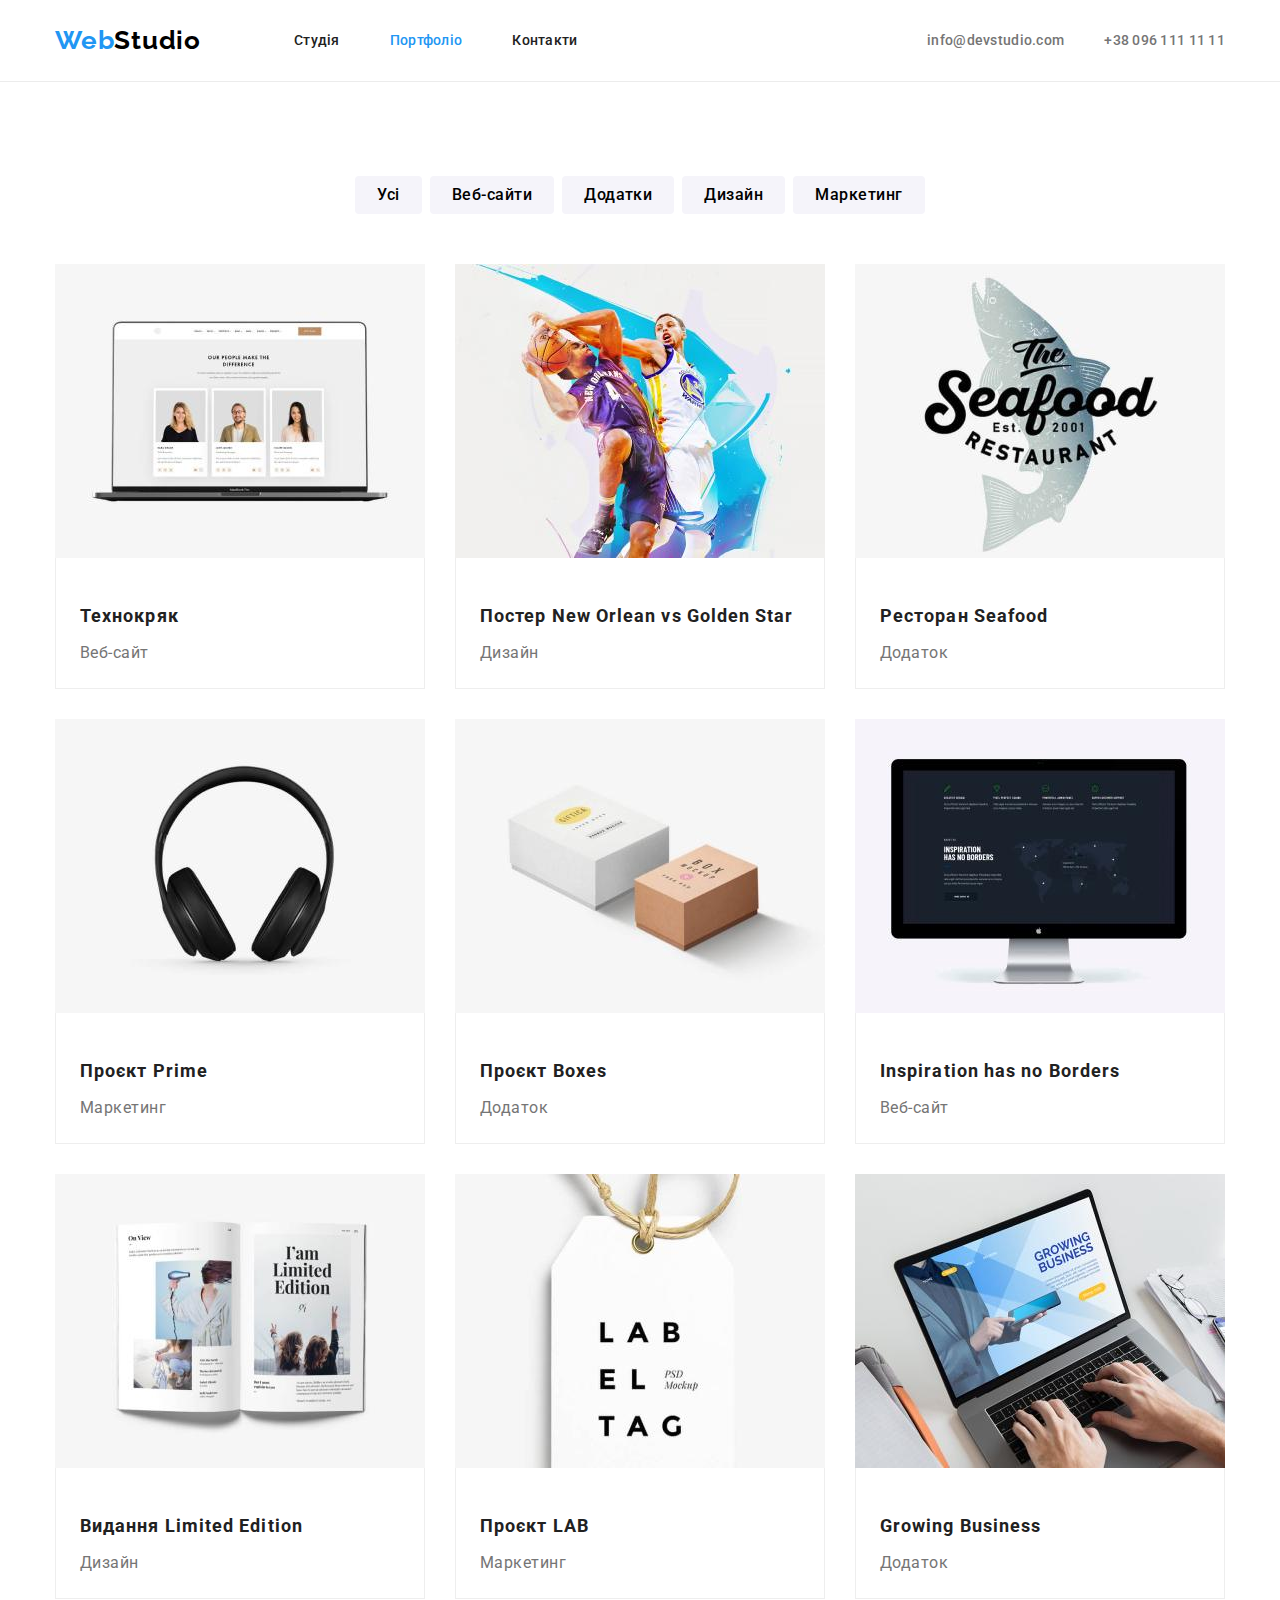
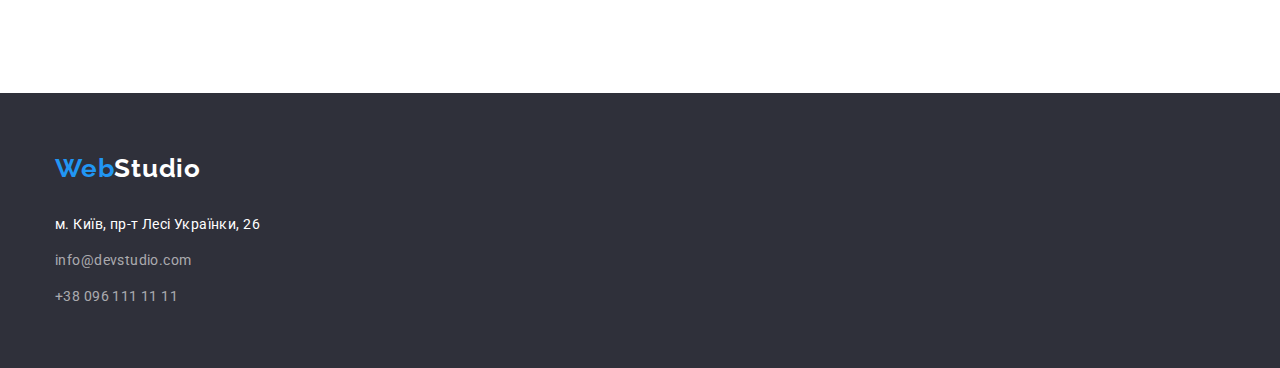
==== portfolio.html @ 144f1066 "clone" ====
<!DOCTYPE html>
<html lang="uk">
  <head>
    <meta charset="utf-8" />
    <meta http-equiv="X-UA-Compatible" content="IE=edge" />
    <meta name="viewport" content="width=device-width, initial-scale=1.0" />
    <link
      rel="stylesheet"
      href="https://cdnjs.cloudflare.com/ajax/libs/modern-normalize/2.0.0/modern-normalize.min.css"
    />
    <link rel="preconnect" href="https://fonts.googleapis.com" />
    <link rel="preconnect" href="https://fonts.gstatic.com" crossorigin />
    <link
      href="https://fonts.googleapis.com/css2?family=Raleway:wght@700&family=Roboto:wght@400;500;700;900&display=swap"
      rel="stylesheet"
    />
    <link rel="stylesheet" href="./css/styles.css" />
    <title>Portfolio</title>
  </head>
  <body>
    <header>
      <div class="head-container container">
        <nav class="head-con">
          <a class="header-logo" lang="en" href="#"><span>Web</span>Studio</a>
          <ul class="header-navigation">
            <li class="item">
              <a class="link" href="./index.html">Студія</a>
            </li>
            <li class="item">
              <a class="link current" href="./portfolio.html">Портфоліо</a>
            </li>
            <li class="item"><a class="link" href="#">Контакти</a></li>
          </ul>
        </nav>
        <ul class="header-contacts">
          <li class="item">
            <a href="mailto:info@devstudio.com">info@devstudio.com</a>
          </li>
          <li class="item">
            <a href="tel:380961111111">+38 096 111 11 11</a>
          </li>
        </ul>
      </div>
    </header>
    <main>
      <section class="portfolio section">
        <div class="container">
          <h1 class="visually-hidden">Portfolio</h1>
          <ul class="portfolio-navigation">
            <li class="item">
              <button class="portfolio-button" type="button">Усі</button>
            </li>
            <li class="item">
              <button class="portfolio-button" type="button">Веб-сайти</button>
            </li>
            <li class="item">
              <button class="portfolio-button" type="button">Додатки</button>
            </li>
            <li class="item">
              <button class="portfolio-button" type="button">Дизайн</button>
            </li>
            <li class="item">
              <button class="portfolio-button" type="button">Маркетинг</button>
            </li>
          </ul>
          <ul class="portfolio-posters">
            <li class="item">
              <a href="#">
                <img
                  class="portfolio-images"
                  src="./images/Technokrak.jpg"
                  alt="Веб-сайт на ноутбуці"
                  width="370"
                  height="294"
                />
                <div class="portfolio-border">
                  <h2 class="portfolio-head">Технокряк</h2>
                  <p class="portfolio-text">Веб-сайт</p>
                </div>
              </a>
            </li>
            <li class="item">
              <a href="#">
                <img
                  class="portfolio-images"
                  src="./images/Poster.jpg"
                  alt="Постер з баскетболістами"
                  width="370"
                  height="294"
                />
                <div class="portfolio-border">
                  <h2 class="portfolio-head">
                    Постер New Orlean vs Golden Star
                  </h2>
                  <p class="portfolio-text">Дизайн</p>
                </div>
              </a>
            </li>
            <li class="item">
              <a href="#">
                <img
                  class="portfolio-images"
                  src="./images/Seafood.jpg"
                  alt="Логотип ресторану Seafood"
                  width="370"
                  height="294"
                />
                <div class="portfolio-border">
                  <h2 class="portfolio-head">Ресторан Seafood</h2>
                  <p class="portfolio-text">Додаток</p>
                </div>
              </a>
            </li>
            <li class="item">
              <a href="#">
                <img
                  class="portfolio-images"
                  src="./images/Prime.jpg"
                  alt="Навушники"
                  width="370"
                  height="294"
                />
                <div class="portfolio-border">
                  <h2 class="portfolio-head">Проєкт Prime</h2>
                  <p class="portfolio-text">Маркетинг</p>
                </div>
              </a>
            </li>
            <li class="item">
              <a href="#">
                <img
                  class="portfolio-images"
                  src="./images/Boxes.jpg"
                  alt="Коробки"
                  width="370"
                  height="294"
                />
                <div class="portfolio-border">
                  <h2 class="portfolio-head">Проєкт Boxes</h2>
                  <p class="portfolio-text">Додаток</p>
                </div>
              </a>
            </li>
            <li class="item">
              <a href="#">
                <img
                  class="portfolio-images"
                  src="./images/Borders.jpg"
                  alt="Сайт з картою світу на моніторі"
                  width="370"
                  height="294"
                />
                <div class="portfolio-border">
                  <h2 class="portfolio-head">Inspiration has no Borders</h2>
                  <p class="portfolio-text">Веб-сайт</p>
                </div>
              </a>
            </li>
            <li class="item">
              <a href="#">
                <img
                  class="portfolio-images"
                  src="./images/Limited.jpg"
                  alt="Журнал"
                  width="370"
                  height="294"
                />
                <div class="portfolio-border">
                  <h2 class="portfolio-head">Видання Limited Edition</h2>
                  <p class="portfolio-text">Дизайн</p>
                </div>
              </a>
            </li>
            <li class="item">
              <a href="#">
                <img
                  class="portfolio-images"
                  src="./images/LAB.jpg"
                  alt="Бірка"
                  width="370"
                  height="294"
                />
                <div class="portfolio-border">
                  <h2 class="portfolio-head">Проєкт LAB</h2>
                  <p class="portfolio-text">Маркетинг</p>
                </div>
              </a>
            </li>
            <li class="item">
              <a href="#">
                <img
                  class="portfolio-images"
                  src="./images/Business.jpg"
                  alt="Друкування на ноутбуці з відкритим бізнес сайтом"
                  width="370"
                  height="294"
                />
                <div class="portfolio-border">
                  <h2 class="portfolio-head">Growing Business</h2>
                  <p class="portfolio-text">Додаток</p>
                </div>
              </a>
            </li>
          </ul>
        </div>
      </section>
    </main>
    <footer>
      <div class="container">
        <a class="footer-logo" lang="en" href="#"><span>Web</span>Studio</a>
        <address class="footer-address">
          <ul class="footer-items">
            <li class="item">
              <a
                class="footer-location"
                href="https://goo.gl/maps/CPtrU1FHBa2aNyZL9"
                target="_blank"
                rel="noopener noreferrer"
                >м. Київ, пр-т Лесі Українки, 26</a
              >
            </li>
            <li class="item">
              <a class="footer-contacts" href="mailto:info@devstudio.com"
                >info@devstudio.com</a
              >
            </li>
            <li class="item">
              <a class="footer-contacts" href="tel:380961111111"
                >+38 096 111 11 11</a
              >
            </li>
          </ul>
        </address>
      </div>
    </footer>
  </body>
</html>
---- css/styles.css ----
/*All*/

a {
    text-decoration: none;
}
li {
    list-style-type: none;
}
:root {
    --selection-color: #2196F3;
    --head-color: #212121;
    --text-color: #757575;
}
body {
    font-family: Roboto, sans-serif;
    color: var(--head-color);
    margin: 0;
}
h1, h2, h3, h4, p, ul {
    margin: 0;
    padding: 0;
}
img{
    display: block;
}
.container {
    width: 1200px;
    margin-left: auto;
    margin-right: auto;
    padding-left: 15px;
    padding-right: 15px;
}
.section{
    padding-bottom: 94px;
}
.visually-hidden {
    position: absolute;
        width: 1px;
        height: 1px;
        margin: -1px;
        border: 0;
        padding: 0;
    
        white-space: nowrap;
        clip-path: inset(100%);
        clip: rect(0 0 0 0);
        overflow: hidden;
}
/*Header*/

header{
    border-bottom: 1px solid #ECECEC;
}
.head-container{
    display: flex;
    align-items: center;
}
.head-con{
    display: flex;
        align-items: center;
}
.header-logo {
color: #000;
    font-family: Raleway;
    font-size: 26px;
    font-style: normal;
    font-weight: 700;
    line-height: 1.2;
    letter-spacing: 0.78px;
}
.header-logo span{
    color: var(--selection-color);
}
.header-navigation{
    display: flex;
    margin-left: 93px;
}
.header-navigation .item:not(:last-child){
    margin-right: 50px;
}
.header-navigation a{
    padding: 32px 0;
    display: block;

    color: var(--head-color);
        font-family: Roboto;
        font-size: 14px;
        font-style: normal;
        font-weight: 500;
        line-height: 1.2;
        letter-spacing: 0.28px;
}
.header-navigation a:focus,
.header-navigation a:hover{
    color: var(--selection-color);
}
.header-navigation .link.current{
color: var(--selection-color);
}
.header-contacts{
    display: flex;
    margin-left: auto;
}
.header-contacts .item:not(:last-child) {
    margin-right: 40px;
}
.header-contacts a{
    color: var(--text-color);
    font-family: Roboto;
    font-size: 14px;
    font-style: normal;
    font-weight: 500;
    line-height: 1.2;
    letter-spacing: 0.28px;
}
.header-contacts a:focus,
.header-contacts a:hover {
    color: var(--selection-color);
}

/*index.html*/

.hero{
        padding: 200px 0;
        text-align: center;
        background-color: #2F303A;
}
.hero h1{
    width: 696px;
    margin-bottom: 30px;
    margin-left: auto;
    margin-right: auto;

    color: #FFF;
    text-align: center;
    font-family: Roboto;
    font-size: 44px;
    font-style: normal;
    font-weight: 900;
    line-height: 1.36364;
    letter-spacing: 2.64px;
    text-transform: uppercase;
}
.hero-order {
width: 200px;
height: 50px;
padding: 0;
border-radius: 4px;
border: var(--selection-color);

    color: #FFF;
    text-align: center;
    font-family: Roboto;
    font-size: 16px;
    font-style: normal;
    font-weight: 700;
    line-height: 1.875;
    letter-spacing: 0.96px;
    background-color: var(--selection-color);
        cursor: pointer;
}
.advantages{
    padding-top: 94px;
}
.advantages-items{
    display: flex;
}
.advantages-items .item:not(:last-child){
    margin-right: 30px;
}
.advantages-items .item{
    width: 270px;
}
.advantages-head { 
    margin-bottom: 10px; 
        font-family: Roboto;
        font-size: 14px;
        font-style: normal;
        font-weight: 700;
        line-height: 1.2;
        letter-spacing: 0.42px;
        text-transform: uppercase;
}
.advantages-text {
    color: var(--text-color);
    
        font-family: Roboto;
        font-size: 14px;
        font-style: normal;
        font-weight: 400;
        line-height: 1.71429;
        letter-spacing: 0.42px;
}
.about-items{
    display: flex;
}
.about-items .item:not(:last-child){
    margin-right: 30px;
}
.about-head {   
    margin-bottom: 50px; 
        text-align: center;
        font-family: Roboto;
        font-size: 36px;
        font-style: normal;
        font-weight: 700;
        line-height: 1.2;
        letter-spacing: 1.08px;
}
.team {
    padding-top: 94px;
    background-color: #F5F4FA;
}
.team li{
    background-color: #FFFFFF;
}
.team-head {
    margin-bottom: 50px;
     text-align: center;
    font-family: Roboto;
    font-size: 36px;
    font-style: normal;
    font-weight: 700;
    line-height: 1.2;
    letter-spacing: 1.08px;
}
.team-items{
    display: flex;
}
.team-items .item:not(:last-child){
    margin-right: 30px;
}
.team-items .item{
    border-radius: 0px 0px 4px 4px;
}
.team-box{
padding: 30px 0;
}
.team-name {
        text-align: center;
        font-family: Roboto;
        font-size: 16px;
        font-style: normal;
        font-weight: 500;
        line-height: 1.2;
        letter-spacing: 0.48px;
}
.team-profession {
    margin-top: 10px;

    color: var(--text-color);
        text-align: center;
        font-family: Roboto;
        font-size: 16px;
        font-style: normal;
        font-weight: 400;
        line-height: 1.2;
        letter-spacing: 0.48px;
}

/*portfolio.html*/

.portfolio{
    padding-top: 94px;
}
.portfolio-navigation {
    display: flex;
    justify-content: center;
    margin-bottom: 50px;
}
.portfolio-navigation .item:not(:last-child){
    margin-right: 8px;
}
.portfolio-button {
    padding: 6px 22px;
    border:#F5F4FA;;
    border-radius: 4px;
    text-align: center;
    font-family: Roboto;
    font-size: 16px;
    font-style: normal;
    font-weight: 500;
    line-height: 1.625;
    letter-spacing: 0.48px;
    background-color: #F5F4FA;
    cursor: pointer;
}

.portfolio-button:hover,
.portfolio-button:focus {
    background-color: var(--selection-color);
    color: #FFFFFF;
}

.portfolio-posters {
    display: flex;
    flex-wrap: wrap;
}

.portfolio-border{
    padding: 20px 24px;
    border-bottom: 1px solid #EEEEEE;
    border-right: 1px solid #EEEEEE;
    border-left: 1px solid #EEEEEE;;
}

.portfolio-posters .item:not(:nth-child(3n)){
    margin-right: 30px;
}
.portfolio-posters .item:not(:nth-last-child(-n+3)){
    margin-bottom: 30px;
}
.portfolio-head {
    padding-top: 20px;
    margin-bottom: 4px;
    color: var(--head-color);
    font-family: Roboto;
    font-size: 18px;
    font-style: normal;
    font-weight: 700;
    line-height: 2;
    letter-spacing: 1.08px;
}

.portfolio-text {
    color: var(--text-color);
    font-family: Roboto;
    font-size: 16px;
    font-style: normal;
    font-weight: 400;
    line-height: 1.875;
    letter-spacing: 0.48px;
}

/*Footer*/

footer {
    padding: 60px 0;
    background-color: #2F303A;
}
.footer-logo {
    display: inline-block;
    
    color: #FFF;
    font-family: Raleway;
    font-size: 26px;
    font-style: normal;
    font-weight: 700;
    line-height: 1.2;
    letter-spacing: 0.78px;
}

.footer-logo span {
    color: var(--selection-color);
}
.footer-address{
    margin-top: 28px;
}
.footer-items .item:not(:last-child){
    margin-bottom: 12px;
}
.footer-location {
color: #FFF;

    font-family: Roboto;
    font-size: 14px;
    font-style: normal;
    font-weight: 400;
    line-height: 1.71429;
    letter-spacing: 0.42px;
}
.footer-contacts {
    color: rgba(255, 255, 255, 0.60);
    
        font-family: Roboto;
        font-size: 14px;
        font-style: normal;
        font-weight: 400;
        line-height: 1.71429;
        letter-spacing: 0.42px;
}
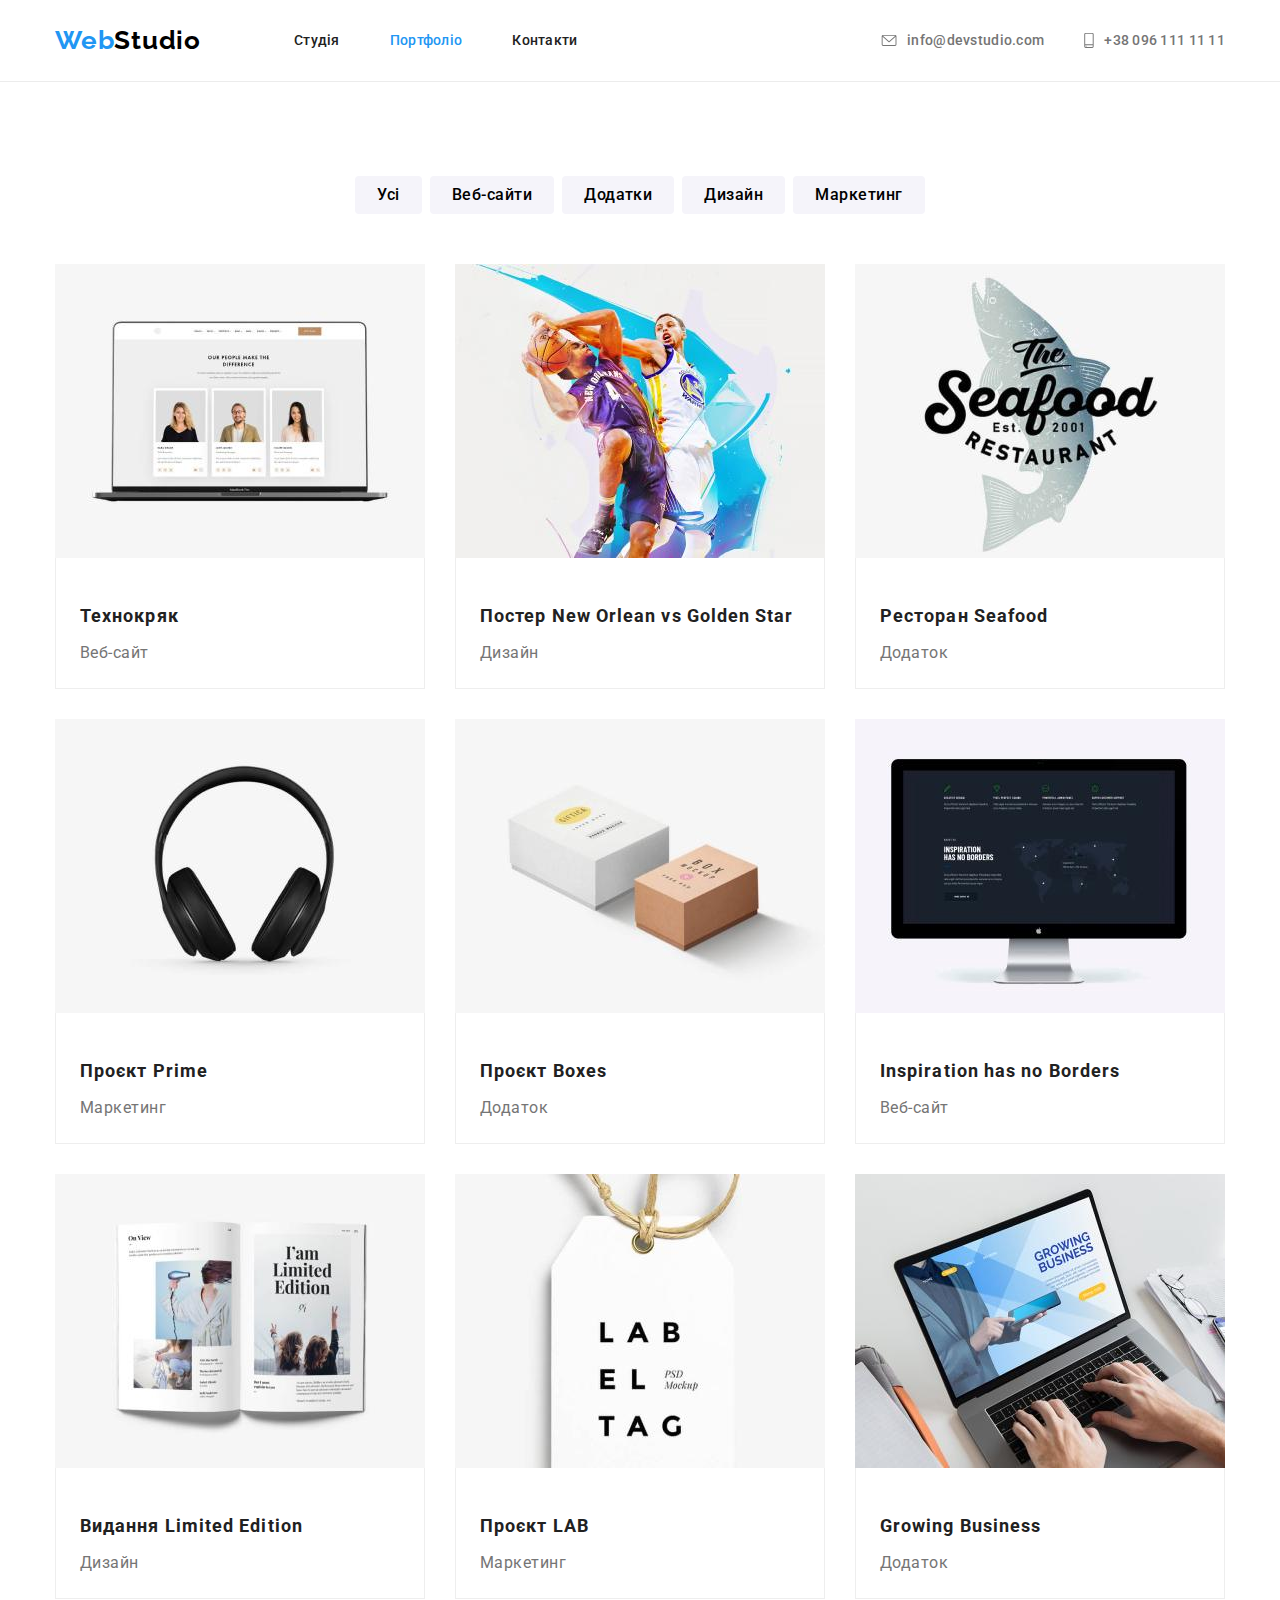
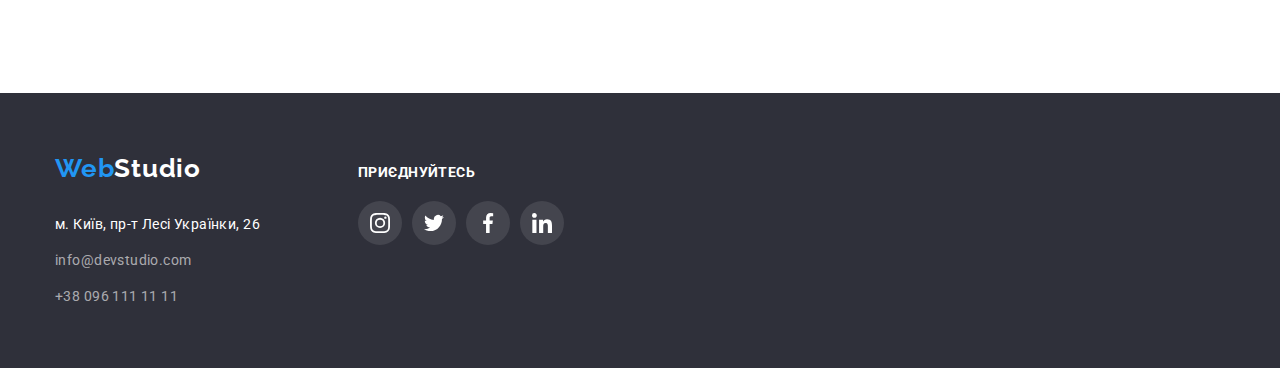
==== commit 99e33f82: "fourfinal" ====
--- a/portfolio.html
+++ b/portfolio.html
@@ -34,10 +34,20 @@
         </nav>
         <ul class="header-contacts">
           <li class="item">
-            <a href="mailto:info@devstudio.com">info@devstudio.com</a>
+            <a class="link" href="mailto:info@devstudio.com">
+              <svg class="link-icon" width="16" height="12">
+                <use href="./images/icons.svg#envelope"></use>
+              </svg>
+              info@devstudio.com
+            </a>
           </li>
           <li class="item">
-            <a href="tel:380961111111">+38 096 111 11 11</a>
+            <a class="link" href="tel:380961111111">
+              <svg class="link-icon" width="10" height="16">
+                <use href="./images/icons.svg#smartphone"></use>
+              </svg>
+              +38 096 111 11 11
+            </a>
           </li>
         </ul>
       </div>
@@ -207,30 +217,66 @@
     </main>
     <footer>
       <div class="container">
-        <a class="footer-logo" lang="en" href="#"><span>Web</span>Studio</a>
-        <address class="footer-address">
-          <ul class="footer-items">
-            <li class="item">
-              <a
-                class="footer-location"
-                href="https://goo.gl/maps/CPtrU1FHBa2aNyZL9"
-                target="_blank"
-                rel="noopener noreferrer"
-                >м. Київ, пр-т Лесі Українки, 26</a
-              >
-            </li>
-            <li class="item">
-              <a class="footer-contacts" href="mailto:info@devstudio.com"
-                >info@devstudio.com</a
-              >
-            </li>
-            <li class="item">
-              <a class="footer-contacts" href="tel:380961111111"
-                >+38 096 111 11 11</a
-              >
-            </li>
-          </ul>
-        </address>
+        <h2 class="visually-hidden">foot</h2>
+        <div class="f-con">
+          <a class="footer-logo" lang="en" href="#"><span>Web</span>Studio</a>
+          <address class="footer-address">
+            <ul class="footer-items">
+              <li class="item">
+                <a
+                  class="footer-location"
+                  href="https://goo.gl/maps/CPtrU1FHBa2aNyZL9"
+                  target="_blank"
+                  rel="noopener noreferrer"
+                  >м. Київ, пр-т Лесі Українки, 26</a
+                >
+              </li>
+              <li class="item">
+                <a class="footer-contacts" href="mailto:info@devstudio.com"
+                  >info@devstudio.com</a
+                >
+              </li>
+              <li class="item">
+                <a class="footer-contacts" href="tel:380961111111"
+                  >+38 096 111 11 11</a
+                >
+              </li>
+            </ul>
+          </address>
+        </div>
+        <div class="footer-add">
+          <h3 class="footer-add-text">приєднуйтесь</h3>
+          <ul class="footer-add-item">
+            <li class="add-item">
+              <a href="#">
+                <svg width="20" height="20">
+                  <use href="./images/icons.svg#instagram"></use>
+                </svg>
+              </a>
+            </li>
+            <li class="add-item">
+              <a href="#">
+                <svg width="20" height="20">
+                  <use href="./images/icons.svg#twitter"></use>
+                </svg>
+              </a>
+            </li>
+            <li class="add-item">
+              <a href="#">
+                <svg width="20" height="20">
+                  <use href="./images/icons.svg#facebook"></use>
+                </svg>
+              </a>
+            </li>
+            <li class="add-item">
+              <a href="#">
+                <svg width="20" height="20">
+                  <use href="./images/icons.svg#linkedin"></use>
+                </svg>
+              </a>
+            </li>
+          </ul>
+        </div>
       </div>
     </footer>
   </body>
--- a/css/styles.css
+++ b/css/styles.css
@@ -10,6 +10,8 @@
     --selection-color: #2196F3;
     --head-color: #212121;
     --text-color: #757575;
+    --bc: #F5F4FA; 
+    --svg-color: #AFB1B8;
 }
 body {
     font-family: Roboto, sans-serif;
@@ -104,6 +106,14 @@
 .header-contacts .item:not(:last-child) {
     margin-right: 40px;
 }
+.header-contacts .link{
+    display: flex;
+    align-items: center;
+}
+.header-contacts .link-icon{
+    margin-right: 10px;
+    fill: var(--text-color);
+}
 .header-contacts a{
     color: var(--text-color);
     font-family: Roboto;
@@ -113,9 +123,14 @@
     line-height: 1.2;
     letter-spacing: 0.28px;
 }
-.header-contacts a:focus,
-.header-contacts a:hover {
+.header-contacts .link:focus,
+.header-contacts .link:hover {
     color: var(--selection-color);
+}
+
+.header-contacts .link:focus svg,
+.header-contacts .link:hover svg {
+    fill: var(--selection-color);
 }
 
 /*index.html*/
@@ -123,8 +138,15 @@
 .hero{
         padding: 200px 0;
         text-align: center;
-        background-color: #2F303A;
-}
+        background-color: #C4C4C4;
+        background-image: linear-gradient(to right,
+        rgba(47, 48, 58, 0.40),
+        rgba(47, 48, 58, 0.40)),
+        url(../images/bcg.jpg);
+        background-repeat: no-repeat;
+        background-position: center;
+        background-size: cover;
+        }
 .hero h1{
     width: 696px;
     margin-bottom: 30px;
@@ -171,6 +193,19 @@
 .advantages-items .item{
     width: 270px;
 }
+.advantages-items .icon-box{
+    width: 270px;
+    height: 120px;
+    display: flex;
+    justify-content: center;
+    align-items: center;
+    margin-bottom: 30px;
+    border-radius: 4px;
+    background-color: var(--bc);
+}
+.advantages-items .item-icon {
+    
+}
 .advantages-head { 
     margin-bottom: 10px; 
         font-family: Roboto;
@@ -209,7 +244,7 @@
 }
 .team {
     padding-top: 94px;
-    background-color: #F5F4FA;
+    background-color: var(--bc);
 }
 .team li{
     background-color: #FFFFFF;
@@ -232,6 +267,7 @@
 }
 .team-items .item{
     border-radius: 0px 0px 4px 4px;
+    box-shadow: 0px 2px 1px 0px rgba(0, 0, 0, 0.20), 0px 1px 1px 0px rgba(0, 0, 0, 0.14), 0px 1px 3px 0px rgba(0, 0, 0, 0.12);
 }
 .team-box{
 padding: 30px 0;
@@ -257,6 +293,80 @@
         line-height: 1.2;
         letter-spacing: 0.48px;
 }
+.list-link-item{
+    display: flex;
+    justify-content: center;
+    margin-top: 16px;
+}
+.list-link-item .link-item{
+    display: flex;
+    align-content: center;
+    width: 44px;
+    height: 44px;
+}
+.list-link-item a{
+    padding: 12px;
+    border-radius: 50%;
+}
+.list-link-item .link-item:not(:last-child){
+    margin-right: 10px;
+}
+.list-link-item svg{
+    fill: var(--svg-color);
+}
+.list-link-item a:hover svg,
+.list-link-item a:focus svg{
+    fill: #FFF;
+}
+.list-link-item a:hover,
+.list-link-item a:focus{
+    background-color: var(--selection-color);
+}
+
+/*clients*/
+.clients{
+    margin-top: 94px;
+}
+.clients-head{
+    color: #212121;
+    
+        text-align: center;
+        font-size: 36px;
+        font-style: normal;
+        font-weight: 700;
+        line-height: 1.2;
+        letter-spacing: 1.08px;
+}
+.clients-item{
+    display: flex;
+    justify-content: center;
+    margin-top: 50px;
+}
+.clients-item .item{
+    width: 170px;
+    height: 92px;
+}
+.clients-item .item:not(:last-child){
+    margin-right: 30px;
+}
+.clients-item a{
+    display: flex;
+    align-items: center;
+    padding: 16px 32px;
+    border-radius: 4px;
+    border: 1px solid var(--svg-color);
+}
+.clients-item svg{
+    fill: var(--svg-color);
+}
+.clients-item a:hover,
+.clients-item a:focus{
+    border-color: var(--selection-color);
+}
+.clients-item a:hover svg,
+.clients-item a:focus svg{
+    fill: var(--selection-color);
+}
 
 /*portfolio.html*/
 
@@ -273,7 +383,7 @@
 }
 .portfolio-button {
     padding: 6px 22px;
-    border:#F5F4FA;;
+    border: var(--bc);
     border-radius: 4px;
     text-align: center;
     font-family: Roboto;
@@ -282,7 +392,7 @@
     font-weight: 500;
     line-height: 1.625;
     letter-spacing: 0.48px;
-    background-color: #F5F4FA;
+    background-color: var(--bc);
     cursor: pointer;
 }
 
@@ -303,7 +413,10 @@
     border-right: 1px solid #EEEEEE;
     border-left: 1px solid #EEEEEE;;
 }
-
+.portfolio-posters .item:hover,
+.portfolio-posters .item:focus{
+    box-shadow: 1px 4px 6px 0px rgba(0, 0, 0, 0.16), 0px 4px 4px 0px rgba(0, 0, 0, 0.06), 0px 1px 1px 0px rgba(0, 0, 0, 0.12);
+}
 .portfolio-posters .item:not(:nth-child(3n)){
     margin-right: 30px;
 }
@@ -338,6 +451,11 @@
     padding: 60px 0;
     background-color: #2F303A;
 }
+.f-con{
+    display: inline-flex;
+    flex-direction: column;
+    margin-right: 94px;
+}
 .footer-logo {
     display: inline-block;
     
@@ -378,4 +496,44 @@
         font-weight: 400;
         line-height: 1.71429;
         letter-spacing: 0.42px;
+}
+.footer-add{
+    display: inline-flex;
+    flex-direction: column;
+}
+.footer-add-text{
+    color: #FFF;
+    
+        font-size: 14px;
+        font-style: normal;
+        font-weight: 700;
+        line-height: 1.2;
+        letter-spacing: 0.42px;
+        text-transform: uppercase;
+}
+.footer-add-item {
+    display: flex;
+    justify-content: center;
+    margin-top: 20px;
+}
+.footer-add-item .add-item {
+    display: flex;
+    align-content: center;
+    width: 44px;
+    height: 44px;
+}
+.footer-add-item a {
+    background-color: rgba(255, 255, 255, 0.10);
+    padding: 12px;
+    border-radius: 50%;
+}
+.footer-add-item a:focus,
+.footer-add-item a:hover {
+    background-color: var(--selection-color);
+}
+.footer-add-item .add-item:not(:last-child) {
+    margin-right: 10px;
+}
+.footer-add-item svg {
+    fill: #fff;
 }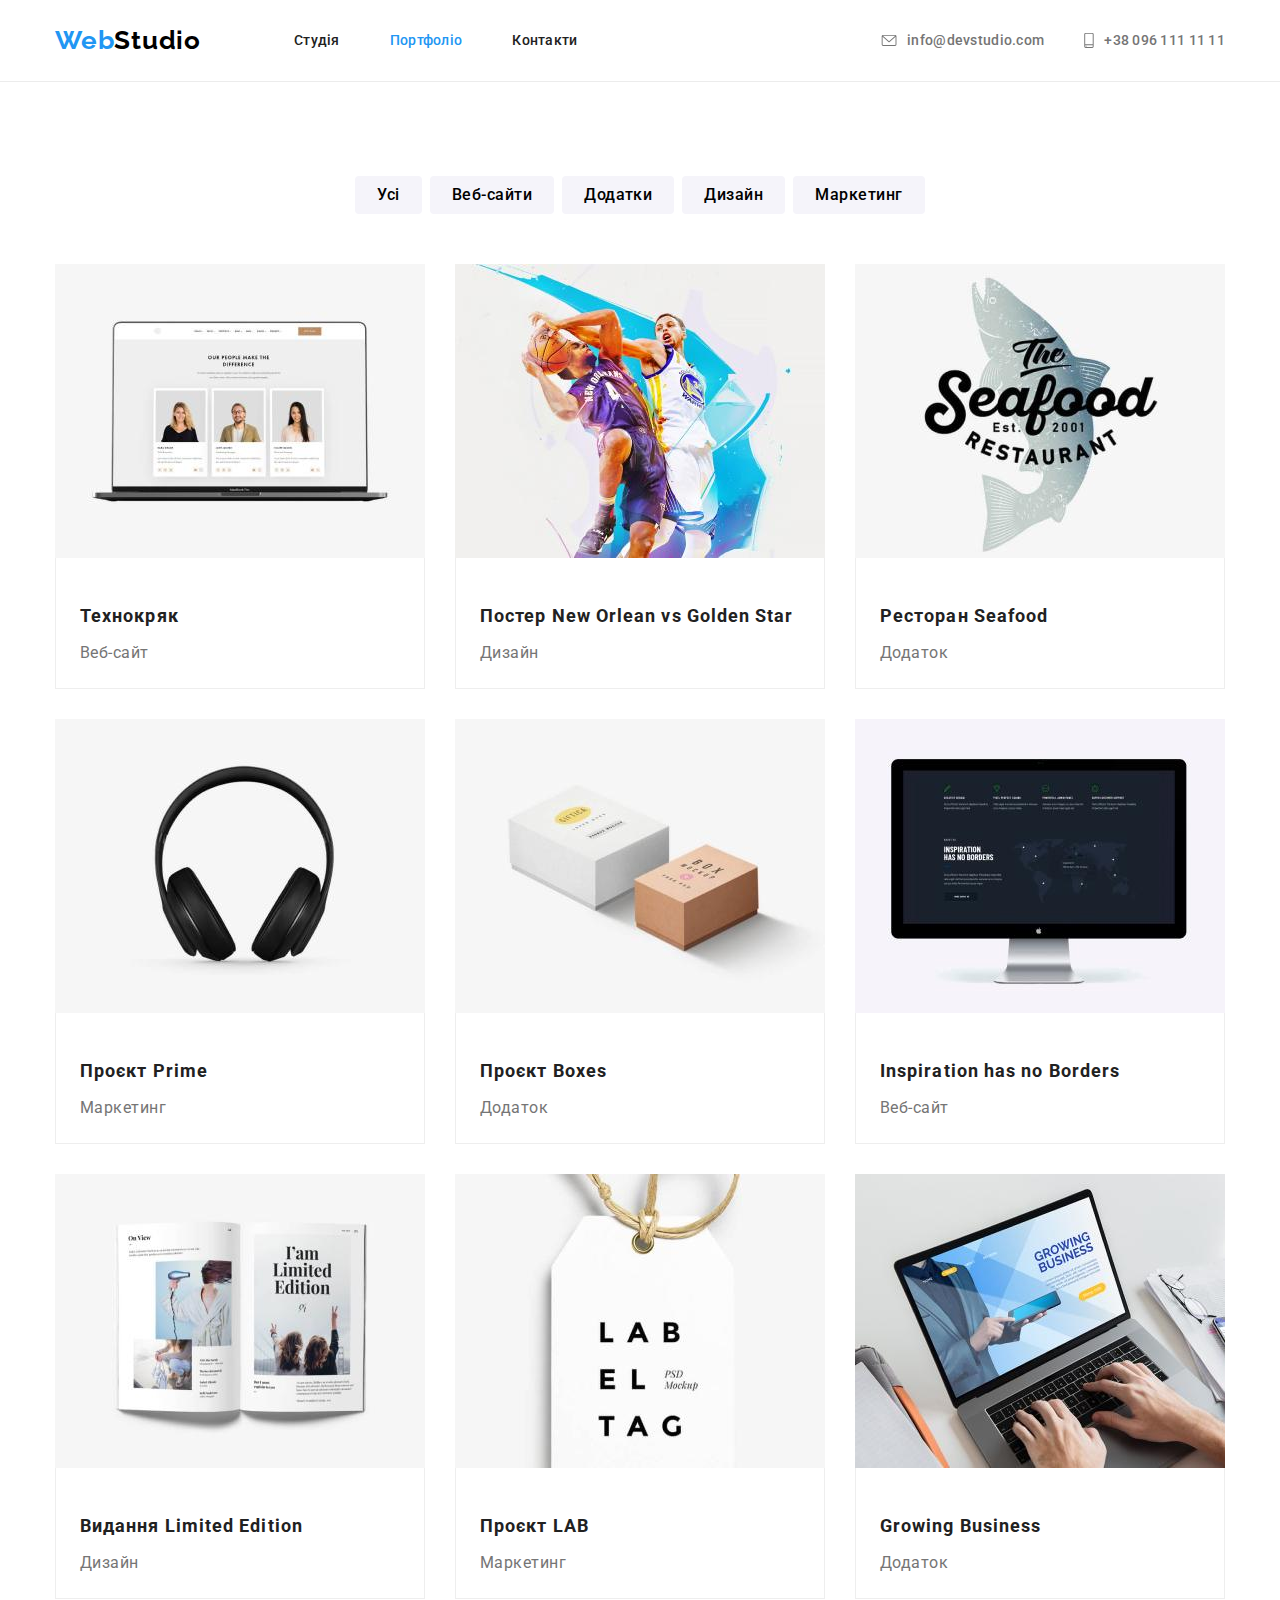
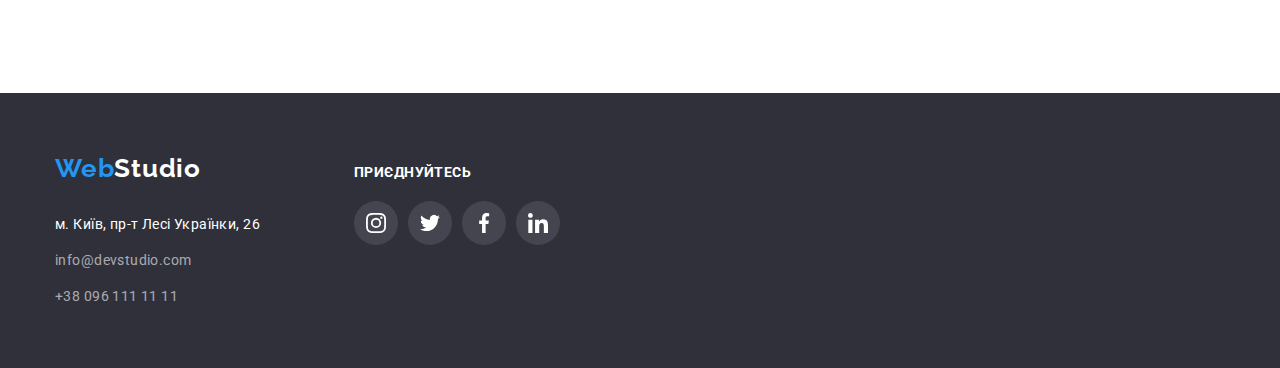
==== commit 2356a0c5: "fourfinalremake" ====
--- a/portfolio.html
+++ b/portfolio.html
@@ -216,7 +216,7 @@
       </section>
     </main>
     <footer>
-      <div class="container">
+      <div class="foot container">
         <h2 class="visually-hidden">foot</h2>
         <div class="f-con">
           <a class="footer-logo" lang="en" href="#"><span>Web</span>Studio</a>
--- a/css/styles.css
+++ b/css/styles.css
@@ -136,8 +136,11 @@
 /*index.html*/
 
 .hero{
+    margin-right: auto;
+    margin-left: auto;
         padding: 200px 0;
         text-align: center;
+        max-width: 1600px;
         background-color: #C4C4C4;
         background-image: linear-gradient(to right,
         rgba(47, 48, 58, 0.40),
@@ -305,7 +308,11 @@
     height: 44px;
 }
 .list-link-item a{
-    padding: 12px;
+    display: flex;
+    justify-content: center;
+    align-items: center;
+    width: 100%;
+    height: 100%;
     border-radius: 50%;
 }
 .list-link-item .link-item:not(:last-child){
@@ -325,7 +332,7 @@
 
 /*clients*/
 .clients{
-    margin-top: 94px;
+    padding-top: 94px;
 }
 .clients-head{
     color: #212121;
@@ -339,7 +346,6 @@
 }
 .clients-item{
     display: flex;
-    justify-content: center;
     margin-top: 50px;
 }
 .clients-item .item{
@@ -352,7 +358,9 @@
 .clients-item a{
     display: flex;
     align-items: center;
-    padding: 16px 32px;
+    justify-content: center;
+    width: 100%;
+    height: 100%;
     border-radius: 4px;
     border: 1px solid var(--svg-color);
 }
@@ -400,6 +408,7 @@
 .portfolio-button:focus {
     background-color: var(--selection-color);
     color: #FFFFFF;
+    box-shadow: 0px 2px 2px 0px rgba(0, 0, 0, 0.12), 0px 1px 2px 0px rgba(0, 0, 0, 0.08), 0px 3px 1px 0px rgba(0, 0, 0, 0.10);
 }
 
 .portfolio-posters {
@@ -413,8 +422,11 @@
     border-right: 1px solid #EEEEEE;
     border-left: 1px solid #EEEEEE;;
 }
-.portfolio-posters .item:hover,
-.portfolio-posters .item:focus{
+.portfolio-posters a{
+    display: block;
+}
+.portfolio-posters a:hover,
+.portfolio-posters a:focus{
     box-shadow: 1px 4px 6px 0px rgba(0, 0, 0, 0.16), 0px 4px 4px 0px rgba(0, 0, 0, 0.06), 0px 1px 1px 0px rgba(0, 0, 0, 0.12);
 }
 .portfolio-posters .item:not(:nth-child(3n)){
@@ -451,9 +463,11 @@
     padding: 60px 0;
     background-color: #2F303A;
 }
+.foot{
+    display: flex;
+    align-items: baseline;
+}
 .f-con{
-    display: inline-flex;
-    flex-direction: column;
     margin-right: 94px;
 }
 .footer-logo {
@@ -497,10 +511,6 @@
         line-height: 1.71429;
         letter-spacing: 0.42px;
 }
-.footer-add{
-    display: inline-flex;
-    flex-direction: column;
-}
 .footer-add-text{
     color: #FFF;
     
@@ -523,8 +533,12 @@
     height: 44px;
 }
 .footer-add-item a {
+    display: flex;
+    align-items: center;
+    justify-content: center;
+    width: 100%;
+    height: 100%;
     background-color: rgba(255, 255, 255, 0.10);
-    padding: 12px;
     border-radius: 50%;
 }
 .footer-add-item a:focus,
